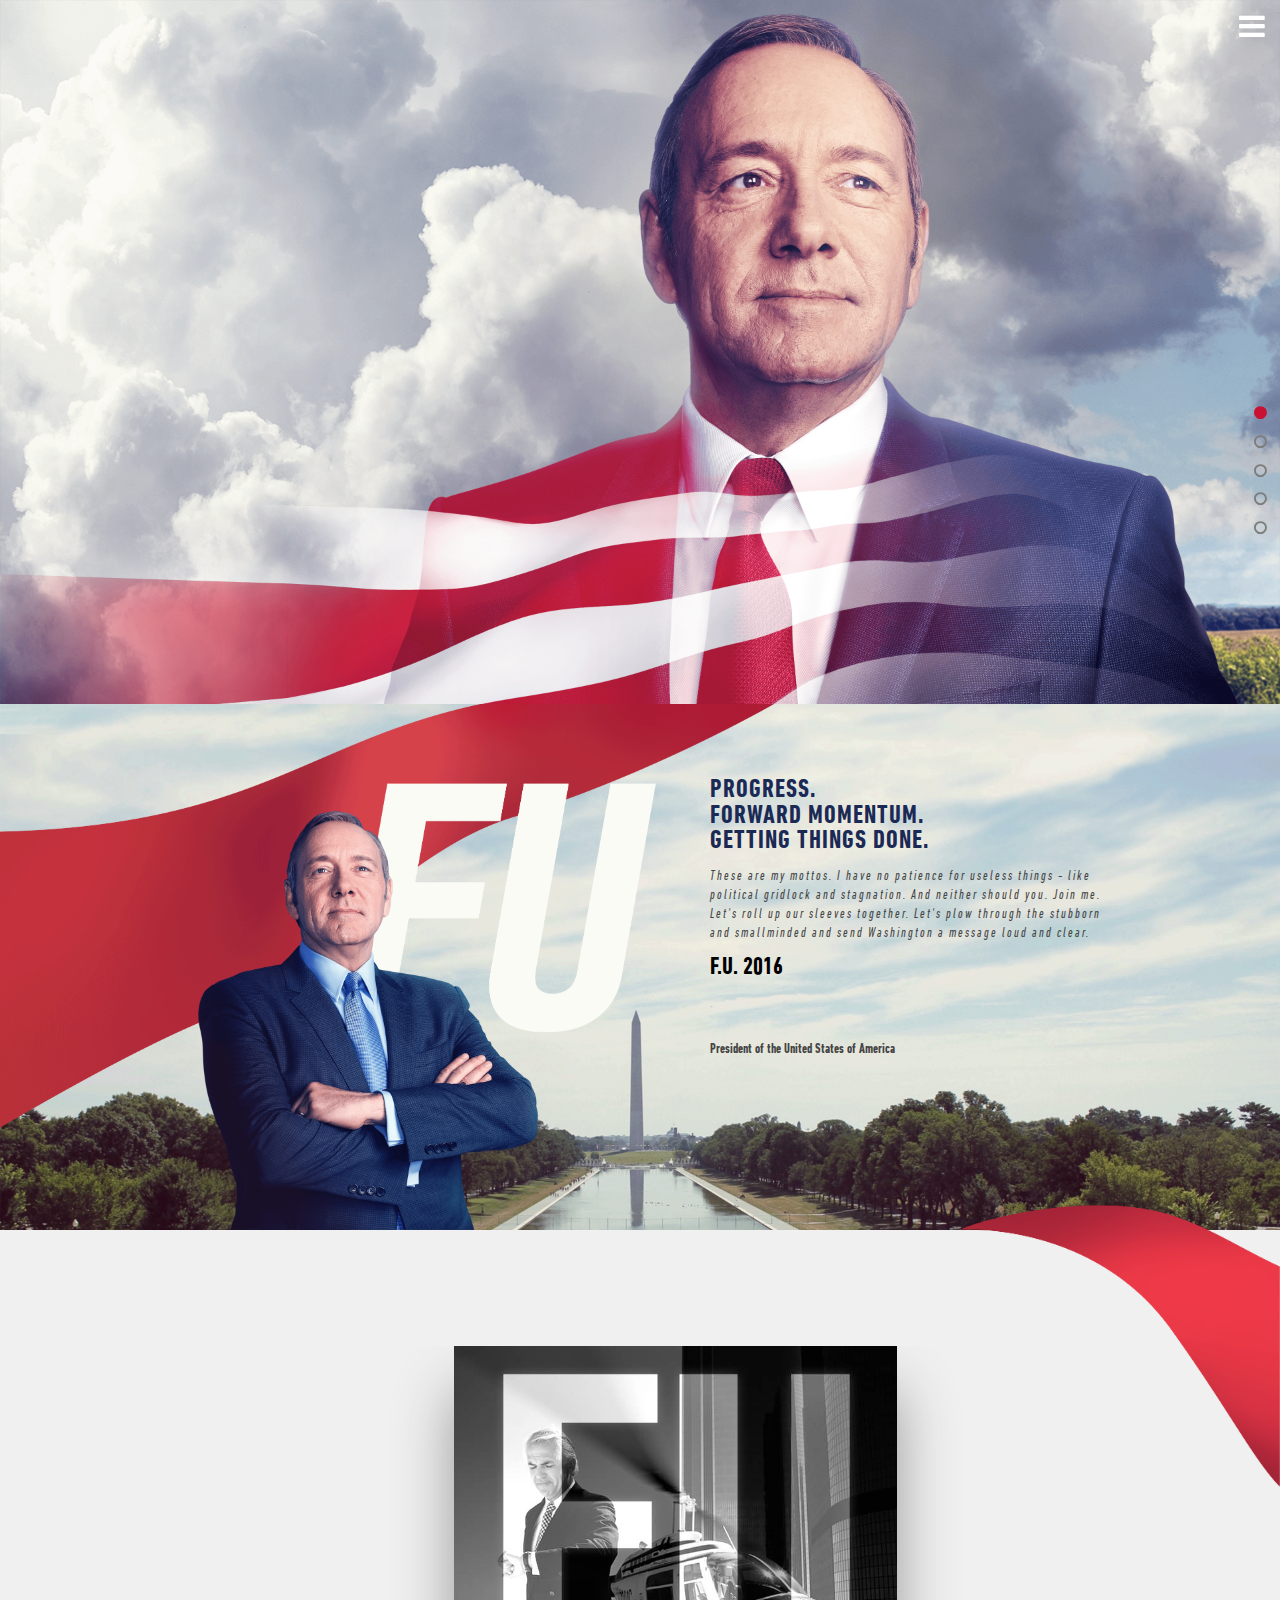
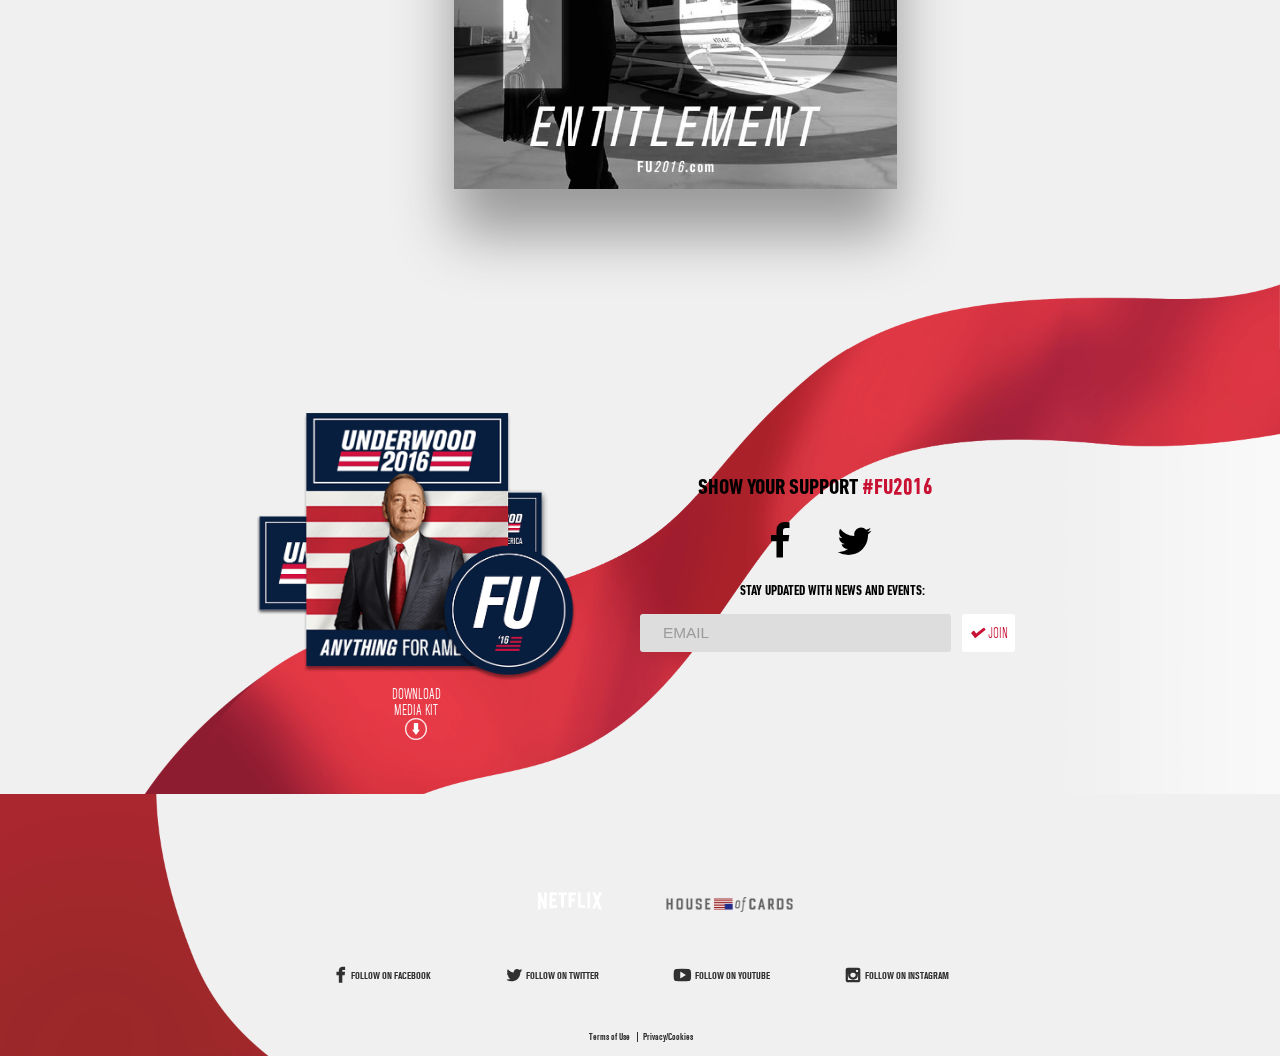
==== index.html @ d1e670d4 "initial commit" ====
<!DOCTYPE html>
<html xmlns="http://www.w3.org/1999/html" data-target="lock" class="locked">
<head prefix="og: http://ogp.me/ns#">
    <title>Frank Underwood 2016 - Anything for America</title>
    <meta http-equiv="Content Type: text/html; charset=UTF-8" />
    <meta name="viewport" content="width=device-width, initial-scale=1" />
    <meta name="robots" content="INDEX, FOLLOW" />
    <meta property="og:url" content="https://www.fu2016.com" />
    <meta property="og:description" content="I stand with Frank Underwood www.FU2016.com #FU2016" />
    <meta property="og:title" content="FRANK UNDERWOOD 2016" />
    <meta property="og:image" content="https://www.fu2016.com/wp-content/themes/hoc/assets/img/layout/fb-share.jpg" />
    <meta property="og:image:type" content="image/jpg" />
    <meta property="og:image:width" content="600" />
    <meta property="og:image:height" content="315" />
    <meta property="og:locale" content="en_US" />
    <meta property="og:type" content="website" />
    <meta property="og:site_name" content="https://www.fu2016.com" />
    <script>(function(html){html.className = html.className.replace(/\bno-js\b/,'js')})(document.documentElement);</script>
<title>Frank Underwood 2016 &#8211; Anything for America &#8211; FRANK UNDERWOOD 2016</title>
<link rel="alternate" type="application/rss+xml" title="Frank Underwood 2016 - Anything for America &raquo; Feed" href="feed/index.html" />
<link rel="alternate" type="application/rss+xml" title="Frank Underwood 2016 - Anything for America &raquo; Comments Feed" href="comments/feed/index.html" />
		<script type="text/javascript">
			window._wpemojiSettings = {"baseUrl":"https:\/\/s.w.org\/images\/core\/emoji\/72x72\/","ext":".png","source":{"concatemoji":"https:\/\/www.fu2016.com\/wp-includes\/js\/wp-emoji-release.min.js?ver=e873adafdb77353c4b1a6bb2af408d63"}};
			!function(a,b,c){function d(a){var c,d,e,f=b.createElement("canvas"),g=f.getContext&&f.getContext("2d"),h=String.fromCharCode;return g&&g.fillText?(g.textBaseline="top",g.font="600 32px Arial","flag"===a?(g.fillText(h(55356,56806,55356,56826),0,0),f.toDataURL().length>3e3):"diversity"===a?(g.fillText(h(55356,57221),0,0),c=g.getImageData(16,16,1,1).data,g.fillText(h(55356,57221,55356,57343),0,0),c=g.getImageData(16,16,1,1).data,e=c[0]+","+c[1]+","+c[2]+","+c[3],d!==e):("simple"===a?g.fillText(h(55357,56835),0,0):g.fillText(h(55356,57135),0,0),0!==g.getImageData(16,16,1,1).data[0])):!1}function e(a){var c=b.createElement("script");c.src=a,c.type="text/javascript",b.getElementsByTagName("head")[0].appendChild(c)}var f,g;c.supports={simple:d("simple"),flag:d("flag"),unicode8:d("unicode8"),diversity:d("diversity")},c.DOMReady=!1,c.readyCallback=function(){c.DOMReady=!0},c.supports.simple&&c.supports.flag&&c.supports.unicode8&&c.supports.diversity||(g=function(){c.readyCallback()},b.addEventListener?(b.addEventListener("DOMContentLoaded",g,!1),a.addEventListener("load",g,!1)):(a.attachEvent("onload",g),b.attachEvent("onreadystatechange",function(){"complete"===b.readyState&&c.readyCallback()})),f=c.source||{},f.concatemoji?e(f.concatemoji):f.wpemoji&&f.twemoji&&(e(f.twemoji),e(f.wpemoji)))}(window,document,window._wpemojiSettings);
		</script>
		<style type="text/css">
img.wp-smiley,
img.emoji {
	display: inline !important;
	border: none !important;
	box-shadow: none !important;
	height: 1em !important;
	width: 1em !important;
	margin: 0 .07em !important;
	vertical-align: -0.1em !important;
	background: none !important;
	padding: 0 !important;
}
</style>
<link rel='stylesheet' id='hoc-fonts-css'  href='https://fonts.googleapis.com/css?family=Noto+Sans%3A400italic%2C700italic%2C400%2C700%7CNoto+Serif%3A400italic%2C700italic%2C400%2C700%7CInconsolata%3A400%2C700&#038;subset=latin%2Clatin-ext' type='text/css' media='all' />
<link rel='stylesheet' id='hoc-style-css'  href='wp-content/themes/hoc/style.css%3Fver=e873adafdb77353c4b1a6bb2af408d63.css' type='text/css' media='all' />
<link rel='stylesheet' id='hoc-site-css'  href='wp-content/themes/hoc/assets/css/site.css%3Fver=e873adafdb77353c4b1a6bb2af408d63.css' type='text/css' media='all' />
<link rel='stylesheet' id='hoc-meme-css'  href='wp-content/themes/hoc/assets/css/all.css%3Fver=e873adafdb77353c4b1a6bb2af408d63.css' type='text/css' media='all' />
<link rel='stylesheet' id='hoc-nouislider-css'  href='wp-content/themes/hoc/assets/css/lib/nouislider.min.css%3Fver=e873adafdb77353c4b1a6bb2af408d63.css' type='text/css' media='all' />
<link rel='stylesheet' id='hoc-nouislider.pips-css'  href='wp-content/themes/hoc/assets/css/lib/nouislider.pips.css%3Fver=e873adafdb77353c4b1a6bb2af408d63.css' type='text/css' media='all' />
<link rel='stylesheet' id='hoc-featherlight-css'  href='wp-content/themes/hoc/assets/css/lib/featherlight.css%3Fver=e873adafdb77353c4b1a6bb2af408d63.css' type='text/css' media='all' />
<script>
// if (document.location.protocol != "https:") {
//     document.location = document.URL.replace(/^http:/i, "https:");
// }
</script>
<script type='text/javascript' src='wp-includes/js/jquery/jquery.js%3Fver=e873adafdb77353c4b1a6bb2af408d63'></script>
<script type='text/javascript' src='wp-includes/js/jquery/jquery-migrate.min.js%3Fver=e873adafdb77353c4b1a6bb2af408d63'></script>
<link rel='https://api.w.org/' href='wp-json/index.html' />
<link rel="EditURI" type="application/rsd+xml" title="RSD" href="xmlrpc.php%3Frsd" />
<link rel="wlwmanifest" type="application/wlwmanifest+xml" href="wp-includes/wlwmanifest.xml" /> 

<link rel="canonical" href="index.html" />
<link rel='shortlink' href='index.html' />
<script type="text/javascript">
(function(url){
	if(/(?:Chrome\/26\.0\.1410\.63 Safari\/537\.31|WordfenceTestMonBot)/.test(navigator.userAgent)){ return; }
	var addEvent = function(evt, handler) {
		if (window.addEventListener) {
			document.addEventListener(evt, handler, false);
		} else if (window.attachEvent) {
			document.attachEvent('on' + evt, handler);
		}
	};
	var removeEvent = function(evt, handler) {
		if (window.removeEventListener) {
			document.removeEventListener(evt, handler, false);
		} else if (window.detachEvent) {
			document.detachEvent('on' + evt, handler);
		}
	};
	var evts = 'contextmenu dblclick drag dragend dragenter dragleave dragover dragstart drop keydown keypress keyup mousedown mousemove mouseout mouseover mouseup mousewheel scroll'.split(' ');
	var logHuman = function() {
		var wfscr = document.createElement('script');
		wfscr.type = 'text/javascript';
		wfscr.async = true;
		wfscr.src = url + '&r=' + Math.random();
		(document.getElementsByTagName('head')[0]||document.getElementsByTagName('body')[0]).appendChild(wfscr);
		for (var i = 0; i < evts.length; i++) {
			removeEvent(evts[i], logHuman);
		}
	};
	for (var i = 0; i < evts.length; i++) {
		addEvent(evts[i], logHuman);
	}
})('//www.fu2016.com/?wordfence_logHuman=1&hid=5711E8CB41167E81BDBF90266CD5BAEC');
</script>    <script>var $ = jQuery.noConflict();</script>
    <link rel="icon" href="wp-content/themes/hoc/assets/img/layout/logo.ico" />
    <!-- Google Analytics -->
    <script>
        (function(i,s,o,g,r,a,m){i['GoogleAnalyticsObject']=r;i[r]=i[r]||function(){
            (i[r].q=i[r].q||[]).push(arguments)},i[r].l=1*new Date();a=s.createElement(o),
            m=s.getElementsByTagName(o)[0];a.async=1;a.src=g;m.parentNode.insertBefore(a,m)
        })(window,document,'script','//www.google-analytics.com/analytics.js','ga');

        ga('create', 'UA-71408636-1', 'auto');
        ga('send', 'pageview');
    </script>
    <!-- End Google Analytics -->
</head>
<body>
<div class="loader" data-target="loader">
    <figure>
        <img src="wp-content/themes/hoc/assets/img/layout/loader.gif" alt="Loading Please Wait" />
    </figure>
</div>
<nav class="site-menu" data-target="site-menu" data-drag data-focus-container>
    <ul>
        <li>
            <a href="index.html#meet-frank" data-action="scroll-to">Meet Frank Underwood</a>
        </li>
        <li>
            <a href="javascript:void(0)" data-action="open-shadowbox" data-theme="light" data-template="meet-claire">Meet Claire Underwood</a>
        </li>
        <li>
            <a href="index.html#fu" data-action="scroll-to">Speak Your Mind</a>
        </li>
        <li>
            <a href="index.html#support" data-action="scroll-to">Get Involved</a>
        </li>
        <li>
            <a href="index.html#news" data-action="scroll-to">Media</a>
        </li>
    </ul>
</nav>
<button class="site-menu-toggle" aria-label="main menu" data-target="site-menu-toggle"></button>
<nav class="site-slider" data-target="slider-menu" data-focus-container>
    <ul>
        <li>
            <a href="index.html#intro" data-action="scroll-to" class="active" aria-ignore="true"></a>
        </li>
        <li>
            <a href="index.html#meet-frank" data-action="scroll-to" aria-ignore="true"></a>
        </li>
        <li>
            <a href="index.html#fu" data-action="scroll-to" aria-ignore="true"></a>
        </li>
        <li>
            <a href="index.html#support" data-action="scroll-to" aria-ignore="true"></a>
        </li>
        <li>
            <a href="index.html#news" data-action="scroll-to" aria-ignore="true"></a>
        </li>
    </ul>
</nav>

    <main>
        <!-- Begin Intro Module -->
        <article id="intro" class="module intro">
            <div data-egg="intro" class="easter-egg-intro"></div>
            <section class="site-logo">
                <figure class="intro-animation">
                    <img src="wp-content/themes/hoc/assets/img/layout/logo-mobile.png" class="logo-fu-mobile" alt="Frank Underwood" />
                    <img src="wp-content/themes/hoc/assets/img/layout/fu-logo.png" class="logo-fu" alt="Frank Underwood" />
                    <img src="wp-content/themes/hoc/assets/img/layout/16.png" class="logo-16 image-16" alt="2016" />
                    <span class="logo-16 line-red-4"></span>
                    <span class="logo-16 line-red-3"></span>
                    <span class="logo-16 line-red-2"></span>
                    <span class="logo-16 line-red-1"></span>
                    <figcaption>
                        <div class="slide-caption">
                            <div>
                                <span class="inequality">
                                    <span>i</span><span>n</span><span>e</span><span>q</span><span>u</span><span>a</span><span>l</span><span>i</span><span>t</span><span>y</span>
                                </span>
                                <span class="dishonesty">
                                    <span>d</span><span>i</span><span>s</span><span>h</span><span>o</span><span>n</span><span>e</span><span>s</span><span>t</span><span>y</span>
                                </span>
                                <span class="entitlement">
                                    <span>e</span><span>n</span><span>t</span><span>i</span><span>t</span><span>l</span><span>e</span><span>m</span><span>e</span><span>n</span><span>t</span>
                                </span>
                            </div>
                        </div>
                        <div class="fadein-caption">
                            <h1>Frank Underwood</h1>
                        </div>
                    </figcaption>
                    <button data-focus data-action="scroll-to" data-scroll="#fu">
                        <span>Join the Movement</span>
                    </button>
                </figure>
            </section>
        </article>
        <!-- End Intro Module -->

        <!-- Begin Meet Frank Underwood Module -->
        <article id="meet-frank" class="module meet-frank-underwood">
            <div class="easter-egg-about" data-action="open-shadowbox" data-theme="dark" data-template="youtube-video" data-video="jQFvi4mvt8s"></div>
            <figure class="frank-underwood" data-target="immediate-animation">
                <img src="wp-content/themes/hoc/assets/img/about/frank-underwood.png" alt="Frank Underwood" />
            </figure>
            <figure class="fu-logo">
                <img src="wp-content/themes/hoc/assets/img/about/fu.png" alt="FU" />
            </figure>
            <section class="motto">
                <h2>
                    <span>Progress.</span><span>forward momentum.</span><span>getting things done.</span>                </h2>
                <p>These are my mottos. I have no patience for useless things - like political gridlock and stagnation. And neither should you. Join me. Let&#039;s roll up our sleeves together. Let&#039;s plow through the stubborn and smallminded and send Washington a message loud and clear.</p>
                <h3>F.U. 2016</h3>
                <figure data-animation-trigger="signature"></figure>
                <small>President of the United States of America</small>
            </section>
        </article>
        <!-- End  Meet Frank Underwood Module -->

        <!-- Begin Stand With Frank Module -->
        <article id="fu" class="module stand-with-frank">
            <img class="flag-top" src="wp-content/themes/hoc/assets/img/meme/flag-top-3840.png" alt="" />
            <img class="flag-top-mobile" src="wp-content/themes/hoc/assets/img/meme/flag-top-mobile.png" alt="" />
        <h2 class="logo"></h2>
            <div class="text-container">
                <p class="text-animation-one spec-font"><span>F</span>RANK <span>U</span>NDERWOOD SPEAKS HIS MIND.</p>
                <p id="text-animation" class="text-animation-two spec-font" data-animation-trigger="meme">NOW SPEAK <span>YOURS</span>.</p>
                <p class="text-animation-three spec-font">THANK YO<span>F</span>U</p>
            </div>

            <div class="meme-container">

                <div class="meme-generator-slide">
                    <div class="slide slide1"><img src="wp-content/themes/hoc/assets/img/meme/meme_entitlement.jpg" alt="" /></div>
                    <div class="slide slide2"><img src="wp-content/themes/hoc/assets/img/meme/meme_unemployment.jpg" alt="" /></div>
                    <div class="slide slide3"><img src="wp-content/themes/hoc/assets/img/meme/meme_traffic.jpg" alt="" /></div>
                    
                          <div class="editor slide slide4">
                            <div class="canvas-outer">
                                <canvas id="canvas" data-animation-trigger-small="meme-small" width="848" height="846"></canvas>
                                <img id="img-logo-frame" src="wp-content/themes/hoc/assets/img/meme-generator/editor/FU-frame.png" class="hidden">
                                <img id="img-logo-frame-gradient" src="wp-content/themes/hoc/assets/img/meme-generator/editor/FU-frame-gradient.png" class="hidden">
                                <img id="img-background-gradient" src="wp-content/themes/hoc/assets/img/meme-generator/editor/FU-gradient.png" class="hidden">
                                <div class="font-preloader"><span style="font-family:'Akzidenz Grotesk'"></span></div>
                            </div>
                            <div class="editor-controls">
                                <div class="editor-image-controls">
                                    <div class="editor-range-control">
                                        <span class="plus awesome-icon"></span>
                                        <div class="range"></div>
                                        <span class="minus awesome-icon"></span>
                                    </div>
                                    <form class="editor-color-control circles-color">
                                        <input id="editor-color-control-grey" type="radio" name="color" value="#232323"><!-- value="#a6a6a6" -->
                                        <label for="editor-color-control-grey" class="circle-grey">Grey</label>
                                        <input id="editor-color-control-red" type="radio" name="color" value="#ad2122">
                                        <label for="editor-color-control-red" class="circle-red">Red</label>
                                        <input id="editor-color-control-blue" type="radio" name="color" value="#002aff">
                                        <label for="editor-color-control-blue" class="circle-blue">Blue</label>
                                    </form>
                                    <form class="editor-types">
                                        <input id="control-photo" type="radio" name="group" value="photo">
                                        <label for="control-photo">Image Size</label>
                                        <input id="control-color" type="radio" name="group" value="color">
                                        <label for="control-color">Color</label>
                                        <input id="control-contrast" type="radio" name="group" value="contrast">
                                        <label for="control-contrast">Contrast</label>
                                    </form>
                                </div>
                                <form class="editor-actions">
                                    <input id="action-upload" type="file" accept="image/*">
                                    <div class="button upload needsclick">Upload Photo</div>
                                    <a href="index.html#" class="donthave">Continue Without Image</a>
                                    <div class="button share">Share</div>
                                    <div class="button download"><span class="twitterInstagram"></span>Download</div>
                                    <div href="/#fu" class="button restart">Retry</div>
                                    <div class="button done">Done</div>
                                </form>
                            </div>
                            <div id="share-popup-src" class="share-popup">
                                <a class="close"></a>
                                <a href="index.html#" target="share" data-focus data-popwidth="550" data-popheight="420" class="button twitter">
                                    <img src="wp-content/themes/hoc/assets/img/meme-generator/btn-twitter.png" height="45">
                                </a>
                                <a href="index.html#" target="share" data-focus data-popwidth="555" data-popheight="355" class="button facebook">
                                    <img src="wp-content/themes/hoc/assets/img/meme-generator/btn-facebook.png" height="45">
                                </a>
                            </div>
                        </div>
                </div>
             <img class="flag-bottom" src="wp-content/themes/hoc/assets/img/meme/flag-bottom.png" alt="" />
             <img class="flag-bottom-small" src="wp-content/themes/hoc/assets/img/meme/flag-bottom-small.png" alt="" />   
            </div>
        </article>
        <!-- End Stand With Frank Module -->

        <!-- Begin Support Frank Module -->
         <article id="support" class="module support-frank">
            <section class="show-support">
                <h3>SHOW YOUR SUPPORT <span>#FU2016</span></h3>
                <button data-action="support-share" data-animation-trigger="support" data-focus data-social="facebook" class="facebook"></button>  
                <button data-action="support-share" data-social="twitter" data-focus class="twitter"></button>
                <form id="newsletter-form">
                    <label>STAY UPDATED WITH NEWS AND EVENTS:</label>    
                    <input type="email" name="email" placeholder="EMAIL">
                    <button class="join"  name="button" data-focus>JOIN</button>
                </form>
                <div id="support-response" class="hidden support-response">AN ERROR HAS OCCURED.PLEASE TRY AGAIN.</div>  
            </section>
           <figure class="media-kit" data-action="open-shadowbox" data-theme="dark" data-template="media-kit">
                <img src="wp-content/themes/hoc/assets/img/support/media-kit.png" alt="Frank Underwood" />
                <a class="download" data-focus href="javascript:void(0)">DOWNLOAD MEDIA KIT                 
                    <img src="wp-content/themes/hoc/assets/img/support/dowload-media-kit-white.svg" alt="Download" class="download-img white" />
                    <img src="wp-content/themes/hoc/assets/img/support/dowload-media-kit-blue.svg" alt="Download" class="download-img blue" />
                </a>
              </figure>           
        </article>
        <!-- End  Support Frank Module -->
        
        <!-- Begin News Module -->
        <article id="news" class="module media">
            <section class="featured" data-target="featured-news-template-placeholder"></section>
            <ul class="news" data-animation-trigger="news-list" data-target="news-template-placeholder"></ul>
            <section class="news-loader"> 
                <i data-target="news-loader"></i>
                <button class="load-more" data-action="load-news" data-animation-trigger="news" data-focus>
                    <span class="more">Show more news</span>
                    <span class="less">Show less news</span>
                </button>
            </section>
            <footer>
                <section class="netflix-hoc">
                    <figure class="netflix">
                        <a data-focus href="https://www.netflix.com" target="_blank"> 
                            <img class="desktop" src="wp-content/themes/hoc/assets/img/layout/netflix-logo.png" alt="Netflix" />
                            <img class="small" src="wp-content/themes/hoc/assets/img/layout/netflix-logo-mobile.png" alt="Netflix" />
                        </a>
                    </figure>
                    <figure class="hoc">
                        <a data-focus href="https://www.netflix.com/title/70178217" target="_blank"> 
                            <img src="wp-content/themes/hoc/assets/img/layout/house-of-cards-logo.png" alt="House of Cards" />
                        </a>
                    </figure>
                </section>
                <ul class="social-media">
                    <li>
                        <a data-focus href="https://www.facebook.com/HouseofCards/" target="_blank" class="facebook"><span>Follow on Facebook</span></a>
                    </li>
                    <li>
                        <a data-focus href="https://twitter.com/HouseofCards" target="_blank" class="twitter"><span>Follow on Twitter</span></a>
                    </li>
                    <li>
                        <a data-focus href="https://www.youtube.com/show/houseofcards" target="_blank" class="youtube"><span>Follow on YouTube</span></a>
                    </li>
                    <li>
                        <a data-focus href="https://instagram.com/houseofcards/" target="_blank" class="instagram"><span>Follow on Instagram</span></a>
                    </li>
                </ul>
                <ul class="legal">
                    <li>
                        <a data-focus href="https://www.netflix.com/termsofuse" target="_blank">Terms of Use</a>
                    </li>
                    <li>
                        <a data-focus href="https://www.netflix.com/privacy" target="_blank">Privacy/Cookies</a>
                    </li>
                </ul>
            </footer>
        </article>
        <!-- End  News Module -->
    </main>

<div class="shadowbox" data-action="close-shadowbox" data-drag data-target="shadowbox">
	<!-- all templates and elements loaded on the overlay box will be set to tabindex 1 so they come first while tab navigating the site -->
	<button class="close" data-focus arial-label="Close Overlay" tabindex="1"></button>
	<div class="content" data-target="template-placeholder"></div>
</div>
<script type='text/javascript' src='wp-content/themes/hoc/assets/js/lib/scroll-to.js%3Fver=e873adafdb77353c4b1a6bb2af408d63'></script>
<script type='text/javascript' src='wp-content/themes/hoc/assets/js/lib/is-mobile.js%3Fver=e873adafdb77353c4b1a6bb2af408d63'></script>
<script type='text/javascript' src='wp-content/themes/hoc/assets/js/lib/handlebars.js%3Fver=e873adafdb77353c4b1a6bb2af408d63'></script>
<script type='text/javascript' src='wp-content/themes/hoc/assets/js/utils.js%3Fver=e873adafdb77353c4b1a6bb2af408d63'></script>
<script type='text/javascript' src='wp-content/themes/hoc/assets/js/shadowbox.js%3Fver=e873adafdb77353c4b1a6bb2af408d63'></script>
<script type='text/javascript' src='wp-content/themes/hoc/assets/js/support.js%3Fver=e873adafdb77353c4b1a6bb2af408d63'></script>
<script type='text/javascript' src='wp-content/themes/hoc/assets/js/easter-eggs.js%3Fver=e873adafdb77353c4b1a6bb2af408d63'></script>
<script type='text/javascript'>
/* <![CDATA[ */
var ajaxParams = {"ajax_url":"https:\/\/www.fu2016.com\/wp-admin\/admin-ajax.php","nonce":"d7757202f4"};
/* ]]> */
</script>
<script type='text/javascript' src='wp-content/themes/hoc/assets/js/news.js%3Fver=e873adafdb77353c4b1a6bb2af408d63'></script>
<script type='text/javascript'>
/* <![CDATA[ */
var ajaxVars = {"ajax_url":"https:\/\/www.fu2016.com\/wp-admin\/admin-ajax.php","newsletter_nonce":"86bf24cd13"};
/* ]]> */
</script>
<script type='text/javascript' src='wp-content/themes/hoc/assets/js/newsletter.js%3Fver=e873adafdb77353c4b1a6bb2af408d63'></script>
<script type='text/javascript' src='wp-content/themes/hoc/assets/js/lib/typed.js%3Fver=e873adafdb77353c4b1a6bb2af408d63'></script>
<script type='text/javascript' src='wp-content/themes/hoc/assets/js/lib/fabric-custom/fabric.js%3Fver=e873adafdb77353c4b1a6bb2af408d63'></script>
<script type='text/javascript' src='wp-content/themes/hoc/assets/js/lib/nouislider.min.js%3Fver=e873adafdb77353c4b1a6bb2af408d63'></script>
<script type='text/javascript' src='wp-content/themes/hoc/assets/js/lib/inkjet.min.js%3Fver=e873adafdb77353c4b1a6bb2af408d63'></script>
<script type='text/javascript' src='wp-content/themes/hoc/assets/js/lib/FileSaver.js%3Fver=e873adafdb77353c4b1a6bb2af408d63'></script>
<script type='text/javascript' src='wp-content/themes/hoc/assets/js/lib/featherlight.js%3Fver=e873adafdb77353c4b1a6bb2af408d63'></script>
<script type='text/javascript' src='wp-content/themes/hoc/assets/js/lib/load-image.all.min.js%3Fver=e873adafdb77353c4b1a6bb2af408d63'></script>
<script type='text/javascript' src='wp-content/themes/hoc/assets/js/lib/imagesloaded.pkgd.min.js%3Fver=e873adafdb77353c4b1a6bb2af408d63'></script>
<script type='text/javascript' src='wp-content/themes/hoc/assets/js/lib/lodash.min.js%3Fver=e873adafdb77353c4b1a6bb2af408d63'></script>
<script type='text/javascript' src='wp-content/themes/hoc/assets/js/lib/fastclick.js%3Fver=e873adafdb77353c4b1a6bb2af408d63'></script>
<script type='text/javascript' src='wp-content/themes/hoc/assets/js/lib/canvas-to-blob.min.js%3Fver=e873adafdb77353c4b1a6bb2af408d63'></script>
<script type='text/javascript' src='wp-content/themes/hoc/assets/js/editor-app.js%3Fver=e873adafdb77353c4b1a6bb2af408d63'></script>
<script type='text/javascript' src='wp-content/themes/hoc/assets/js/utils-meme.js%3Fver=e873adafdb77353c4b1a6bb2af408d63'></script>
<script type='text/javascript'>
/* <![CDATA[ */
var ajaxMemeVars = {"ajax_url":"https:\/\/www.fu2016.com\/wp-admin\/admin-ajax.php","share_nonce":"379691190e","download_nonce":"b9f26d3a80"};
/* ]]> */
</script>
<script type='text/javascript' src='wp-content/themes/hoc/assets/js/editor.js%3Fver=e873adafdb77353c4b1a6bb2af408d63'></script>
<script type='text/javascript' src='wp-includes/js/wp-embed.min.js%3Fver=e873adafdb77353c4b1a6bb2af408d63'></script>
</body>
</html>
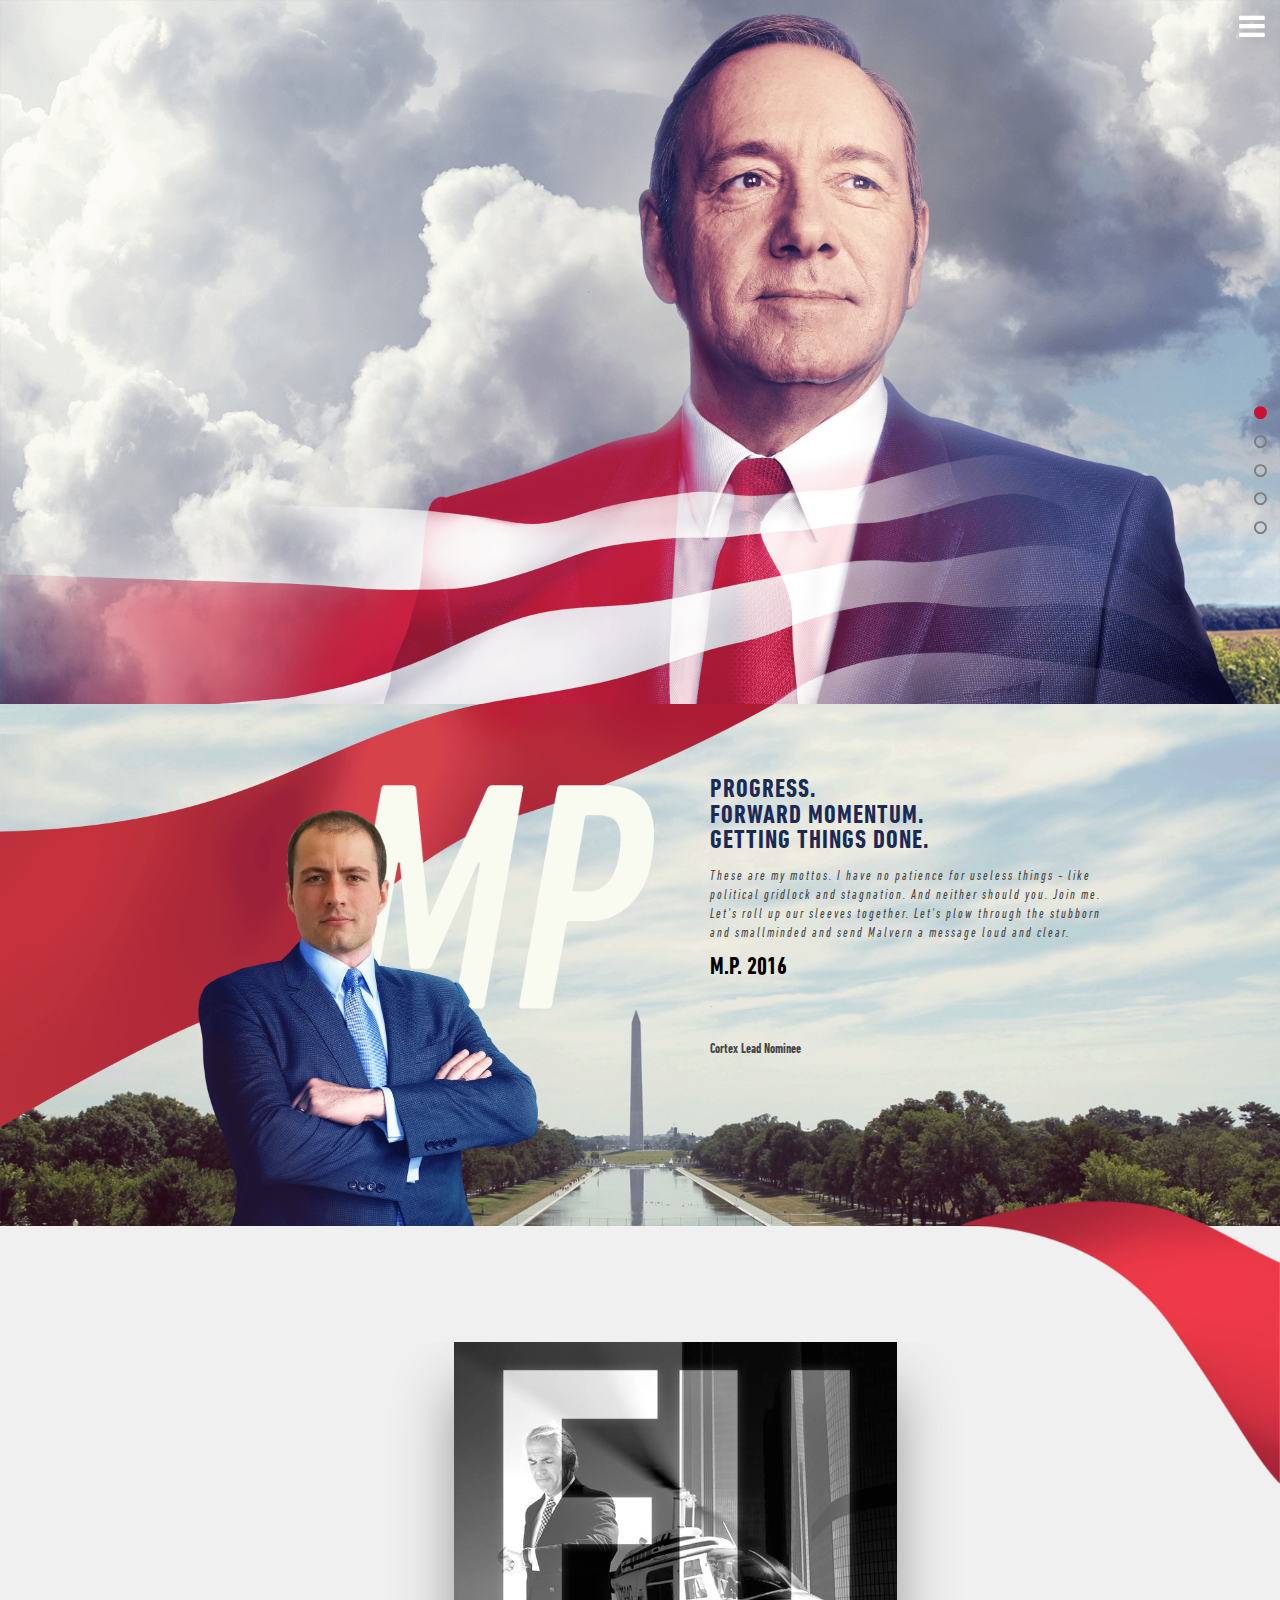
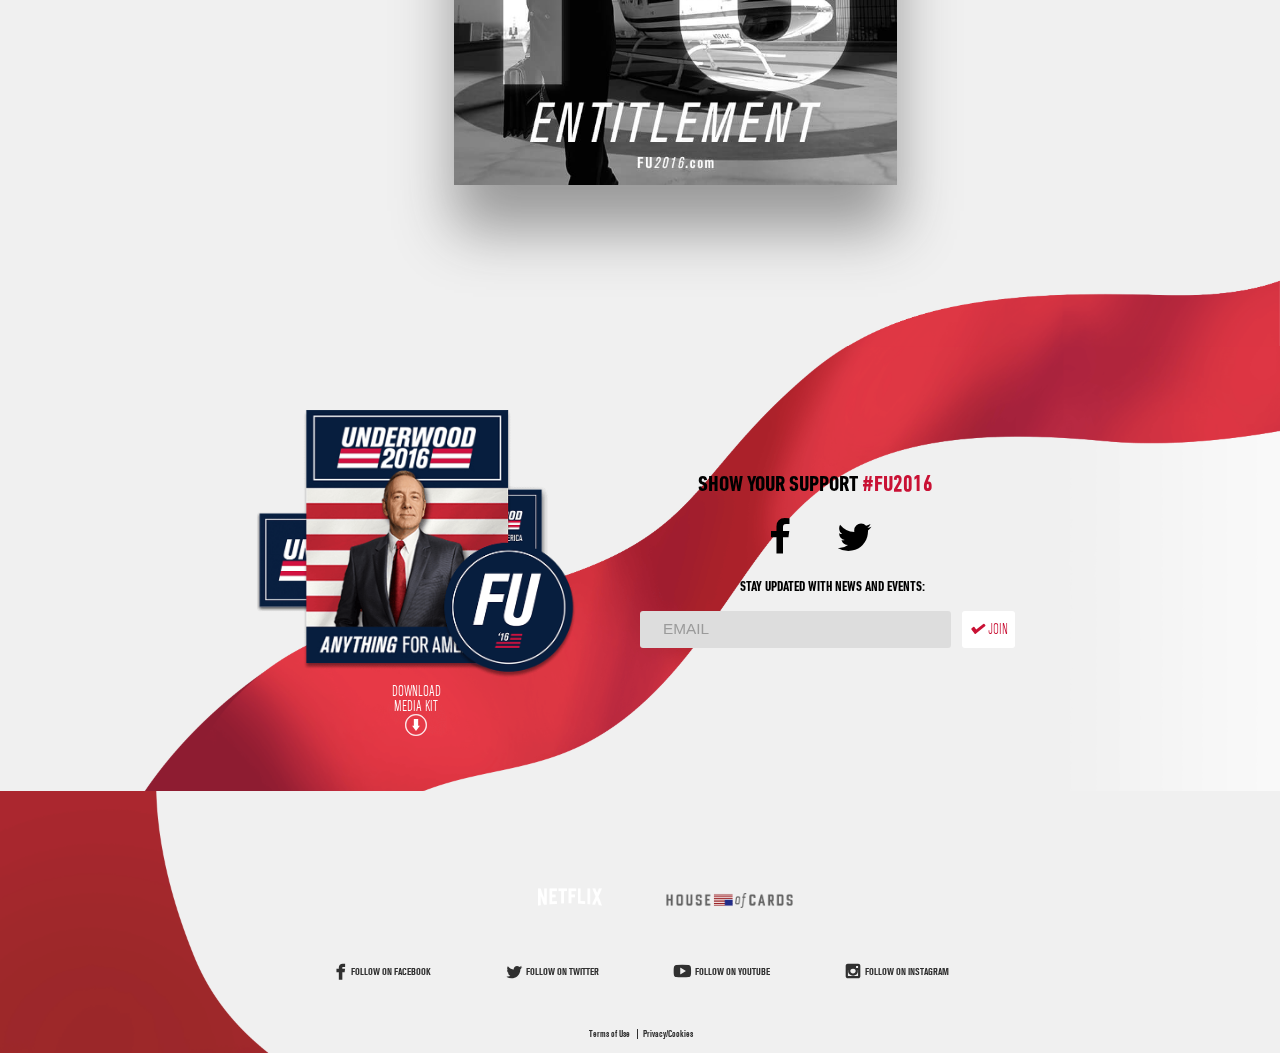
==== commit c9862b97: "Added photos of mark" ====
--- a/index.html
+++ b/index.html
@@ -53,7 +53,7 @@
 <script type='text/javascript' src='wp-includes/js/jquery/jquery-migrate.min.js%3Fver=e873adafdb77353c4b1a6bb2af408d63'></script>
 <link rel='https://api.w.org/' href='wp-json/index.html' />
 <link rel="EditURI" type="application/rsd+xml" title="RSD" href="xmlrpc.php%3Frsd" />
-<link rel="wlwmanifest" type="application/wlwmanifest+xml" href="wp-includes/wlwmanifest.xml" /> 
+<link rel="wlwmanifest" type="application/wlwmanifest+xml" href="wp-includes/wlwmanifest.xml" />
 
 <link rel="canonical" href="index.html" />
 <link rel='shortlink' href='index.html' />
@@ -112,10 +112,7 @@
 <nav class="site-menu" data-target="site-menu" data-drag data-focus-container>
     <ul>
         <li>
-            <a href="index.html#meet-frank" data-action="scroll-to">Meet Frank Underwood</a>
-        </li>
-        <li>
-            <a href="javascript:void(0)" data-action="open-shadowbox" data-theme="light" data-template="meet-claire">Meet Claire Underwood</a>
+            <a href="index.html#meet-frank" data-action="scroll-to">Meet Mark D. Poulton</a>
         </li>
         <li>
             <a href="index.html#fu" data-action="scroll-to">Speak Your Mind</a>
@@ -156,7 +153,7 @@
             <section class="site-logo">
                 <figure class="intro-animation">
                     <img src="wp-content/themes/hoc/assets/img/layout/logo-mobile.png" class="logo-fu-mobile" alt="Frank Underwood" />
-                    <img src="wp-content/themes/hoc/assets/img/layout/fu-logo.png" class="logo-fu" alt="Frank Underwood" />
+                    <img src="MPLogo.png" class="logo-fu" alt="Frank Underwood" style="margin-top:10px;" />
                     <img src="wp-content/themes/hoc/assets/img/layout/16.png" class="logo-16 image-16" alt="2016" />
                     <span class="logo-16 line-red-4"></span>
                     <span class="logo-16 line-red-3"></span>
@@ -176,8 +173,8 @@
                                 </span>
                             </div>
                         </div>
-                        <div class="fadein-caption">
-                            <h1>Frank Underwood</h1>
+                        <div class="fadein-caption" style="margin-top:20px;">
+                            <h1>Mark D. Poulton</h1>
                         </div>
                     </figcaption>
                     <button data-focus data-action="scroll-to" data-scroll="#fu">
@@ -200,10 +197,10 @@
             <section class="motto">
                 <h2>
                     <span>Progress.</span><span>forward momentum.</span><span>getting things done.</span>                </h2>
-                <p>These are my mottos. I have no patience for useless things - like political gridlock and stagnation. And neither should you. Join me. Let&#039;s roll up our sleeves together. Let&#039;s plow through the stubborn and smallminded and send Washington a message loud and clear.</p>
-                <h3>F.U. 2016</h3>
+                <p>These are my mottos. I have no patience for useless things - like political gridlock and stagnation. And neither should you. Join me. Let&#039;s roll up our sleeves together. Let&#039;s plow through the stubborn and smallminded and send Malvern a message loud and clear.</p>
+                <h3>M.P. 2016</h3>
                 <figure data-animation-trigger="signature"></figure>
-                <small>President of the United States of America</small>
+                <small>Cortex Lead Nominee</small>
             </section>
         </article>
         <!-- End  Meet Frank Underwood Module -->
@@ -225,7 +222,7 @@
                     <div class="slide slide1"><img src="wp-content/themes/hoc/assets/img/meme/meme_entitlement.jpg" alt="" /></div>
                     <div class="slide slide2"><img src="wp-content/themes/hoc/assets/img/meme/meme_unemployment.jpg" alt="" /></div>
                     <div class="slide slide3"><img src="wp-content/themes/hoc/assets/img/meme/meme_traffic.jpg" alt="" /></div>
-                    
+
                           <div class="editor slide slide4">
                             <div class="canvas-outer">
                                 <canvas id="canvas" data-animation-trigger-small="meme-small" width="848" height="846"></canvas>
@@ -280,7 +277,7 @@
                         </div>
                 </div>
              <img class="flag-bottom" src="wp-content/themes/hoc/assets/img/meme/flag-bottom.png" alt="" />
-             <img class="flag-bottom-small" src="wp-content/themes/hoc/assets/img/meme/flag-bottom-small.png" alt="" />   
+             <img class="flag-bottom-small" src="wp-content/themes/hoc/assets/img/meme/flag-bottom-small.png" alt="" />
             </div>
         </article>
         <!-- End Stand With Frank Module -->
@@ -289,30 +286,30 @@
          <article id="support" class="module support-frank">
             <section class="show-support">
                 <h3>SHOW YOUR SUPPORT <span>#FU2016</span></h3>
-                <button data-action="support-share" data-animation-trigger="support" data-focus data-social="facebook" class="facebook"></button>  
+                <button data-action="support-share" data-animation-trigger="support" data-focus data-social="facebook" class="facebook"></button>
                 <button data-action="support-share" data-social="twitter" data-focus class="twitter"></button>
                 <form id="newsletter-form">
-                    <label>STAY UPDATED WITH NEWS AND EVENTS:</label>    
+                    <label>STAY UPDATED WITH NEWS AND EVENTS:</label>
                     <input type="email" name="email" placeholder="EMAIL">
                     <button class="join"  name="button" data-focus>JOIN</button>
                 </form>
-                <div id="support-response" class="hidden support-response">AN ERROR HAS OCCURED.PLEASE TRY AGAIN.</div>  
+                <div id="support-response" class="hidden support-response">AN ERROR HAS OCCURED.PLEASE TRY AGAIN.</div>
             </section>
            <figure class="media-kit" data-action="open-shadowbox" data-theme="dark" data-template="media-kit">
                 <img src="wp-content/themes/hoc/assets/img/support/media-kit.png" alt="Frank Underwood" />
-                <a class="download" data-focus href="javascript:void(0)">DOWNLOAD MEDIA KIT                 
+                <a class="download" data-focus href="javascript:void(0)">DOWNLOAD MEDIA KIT
                     <img src="wp-content/themes/hoc/assets/img/support/dowload-media-kit-white.svg" alt="Download" class="download-img white" />
                     <img src="wp-content/themes/hoc/assets/img/support/dowload-media-kit-blue.svg" alt="Download" class="download-img blue" />
                 </a>
-              </figure>           
+              </figure>
         </article>
         <!-- End  Support Frank Module -->
-        
+
         <!-- Begin News Module -->
         <article id="news" class="module media">
             <section class="featured" data-target="featured-news-template-placeholder"></section>
             <ul class="news" data-animation-trigger="news-list" data-target="news-template-placeholder"></ul>
-            <section class="news-loader"> 
+            <section class="news-loader">
                 <i data-target="news-loader"></i>
                 <button class="load-more" data-action="load-news" data-animation-trigger="news" data-focus>
                     <span class="more">Show more news</span>
@@ -322,13 +319,13 @@
             <footer>
                 <section class="netflix-hoc">
                     <figure class="netflix">
-                        <a data-focus href="https://www.netflix.com" target="_blank"> 
+                        <a data-focus href="https://www.netflix.com" target="_blank">
                             <img class="desktop" src="wp-content/themes/hoc/assets/img/layout/netflix-logo.png" alt="Netflix" />
                             <img class="small" src="wp-content/themes/hoc/assets/img/layout/netflix-logo-mobile.png" alt="Netflix" />
                         </a>
                     </figure>
                     <figure class="hoc">
-                        <a data-focus href="https://www.netflix.com/title/70178217" target="_blank"> 
+                        <a data-focus href="https://www.netflix.com/title/70178217" target="_blank">
                             <img src="wp-content/themes/hoc/assets/img/layout/house-of-cards-logo.png" alt="House of Cards" />
                         </a>
                     </figure>
@@ -405,4 +402,4 @@
 <script type='text/javascript' src='wp-content/themes/hoc/assets/js/editor.js%3Fver=e873adafdb77353c4b1a6bb2af408d63'></script>
 <script type='text/javascript' src='wp-includes/js/wp-embed.min.js%3Fver=e873adafdb77353c4b1a6bb2af408d63'></script>
 </body>
-</html>+</html>
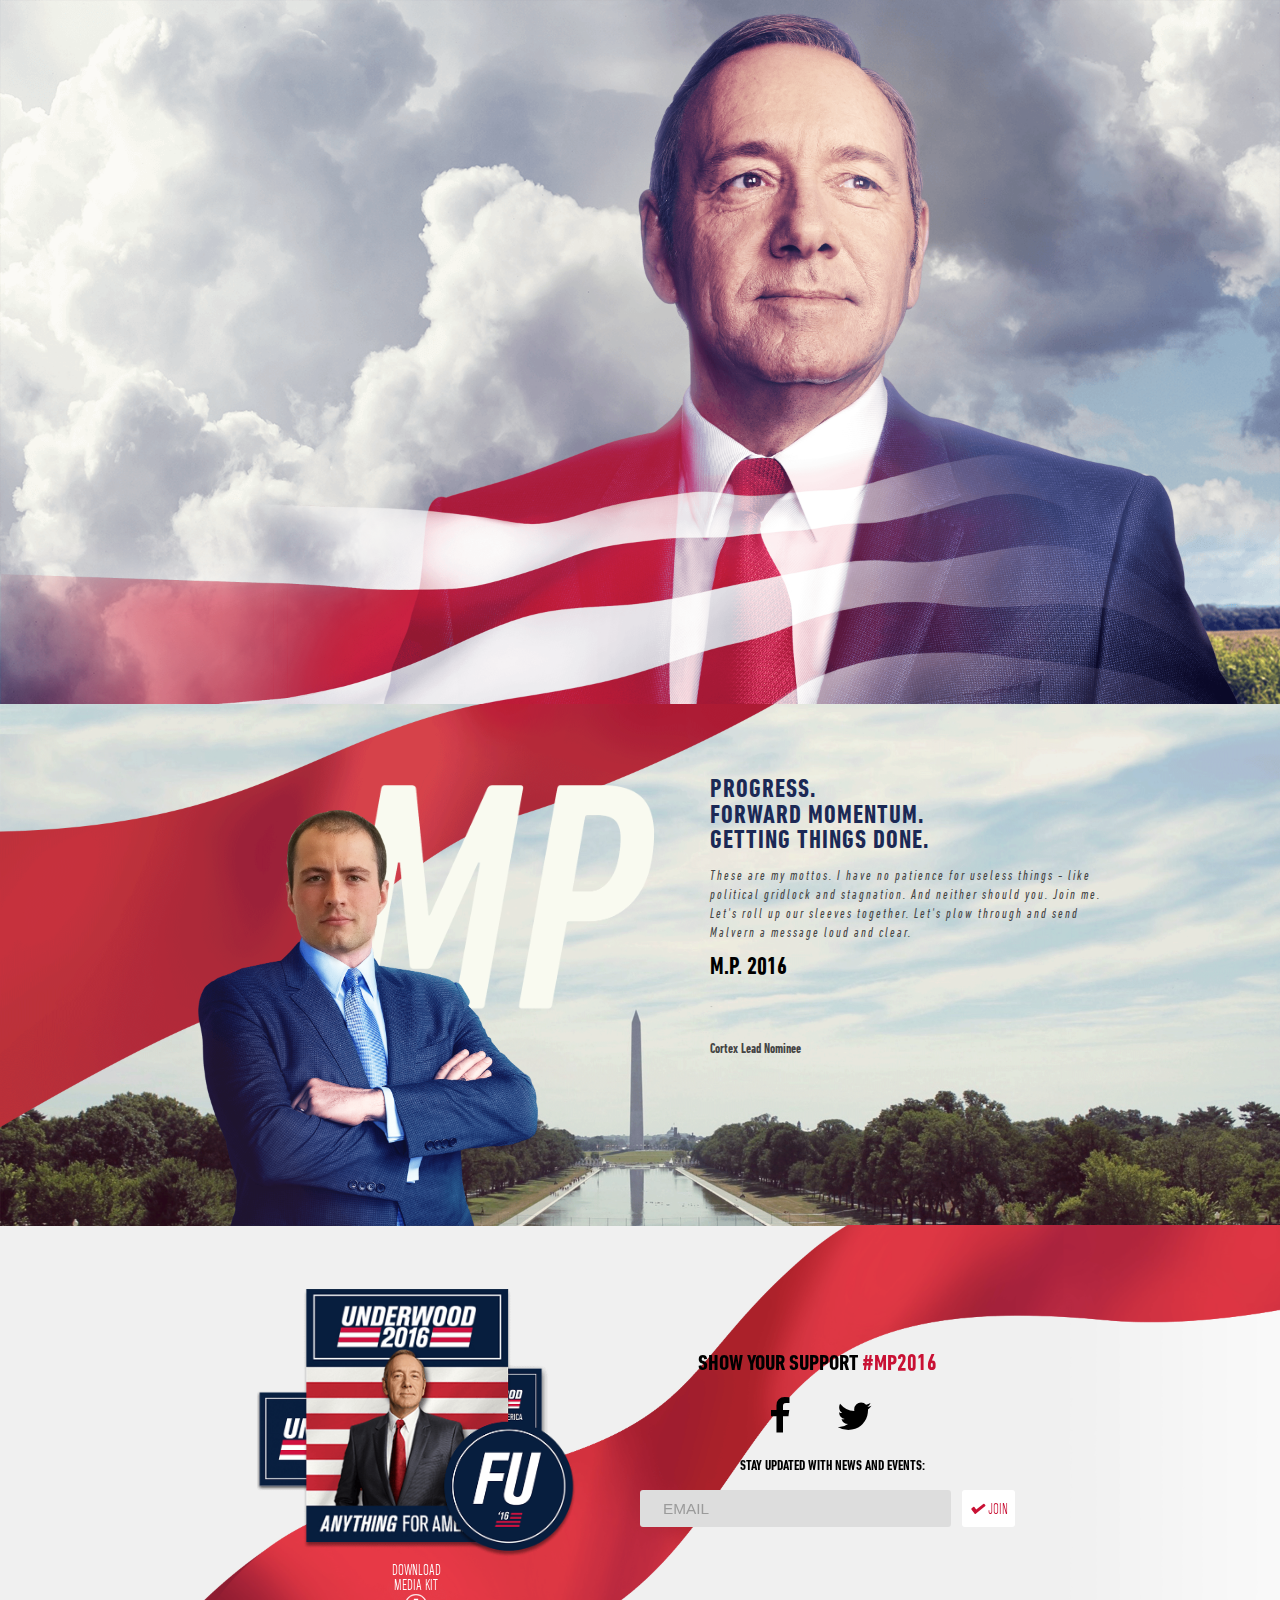
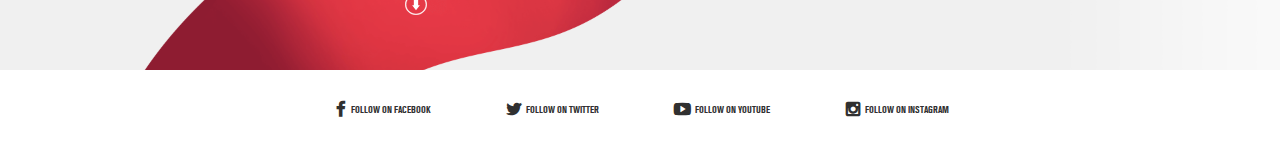
==== commit bd226d19: "Added photos of mark v2" ====
--- a/index.html
+++ b/index.html
@@ -91,60 +91,12 @@
 })('//www.fu2016.com/?wordfence_logHuman=1&hid=5711E8CB41167E81BDBF90266CD5BAEC');
 </script>    <script>var $ = jQuery.noConflict();</script>
     <link rel="icon" href="wp-content/themes/hoc/assets/img/layout/logo.ico" />
-    <!-- Google Analytics -->
-    <script>
-        (function(i,s,o,g,r,a,m){i['GoogleAnalyticsObject']=r;i[r]=i[r]||function(){
-            (i[r].q=i[r].q||[]).push(arguments)},i[r].l=1*new Date();a=s.createElement(o),
-            m=s.getElementsByTagName(o)[0];a.async=1;a.src=g;m.parentNode.insertBefore(a,m)
-        })(window,document,'script','//www.google-analytics.com/analytics.js','ga');
-
-        ga('create', 'UA-71408636-1', 'auto');
-        ga('send', 'pageview');
-    </script>
-    <!-- End Google Analytics -->
 </head>
 <body>
 <div class="loader" data-target="loader">
     <figure>
-        <img src="wp-content/themes/hoc/assets/img/layout/loader.gif" alt="Loading Please Wait" />
     </figure>
 </div>
-<nav class="site-menu" data-target="site-menu" data-drag data-focus-container>
-    <ul>
-        <li>
-            <a href="index.html#meet-frank" data-action="scroll-to">Meet Mark D. Poulton</a>
-        </li>
-        <li>
-            <a href="index.html#fu" data-action="scroll-to">Speak Your Mind</a>
-        </li>
-        <li>
-            <a href="index.html#support" data-action="scroll-to">Get Involved</a>
-        </li>
-        <li>
-            <a href="index.html#news" data-action="scroll-to">Media</a>
-        </li>
-    </ul>
-</nav>
-<button class="site-menu-toggle" aria-label="main menu" data-target="site-menu-toggle"></button>
-<nav class="site-slider" data-target="slider-menu" data-focus-container>
-    <ul>
-        <li>
-            <a href="index.html#intro" data-action="scroll-to" class="active" aria-ignore="true"></a>
-        </li>
-        <li>
-            <a href="index.html#meet-frank" data-action="scroll-to" aria-ignore="true"></a>
-        </li>
-        <li>
-            <a href="index.html#fu" data-action="scroll-to" aria-ignore="true"></a>
-        </li>
-        <li>
-            <a href="index.html#support" data-action="scroll-to" aria-ignore="true"></a>
-        </li>
-        <li>
-            <a href="index.html#news" data-action="scroll-to" aria-ignore="true"></a>
-        </li>
-    </ul>
-</nav>
 
     <main>
         <!-- Begin Intro Module -->
@@ -177,7 +129,7 @@
                             <h1>Mark D. Poulton</h1>
                         </div>
                     </figcaption>
-                    <button data-focus data-action="scroll-to" data-scroll="#fu">
+                    <button data-focus data-action="scroll-to" data-scroll="#meet-mark">
                         <span>Join the Movement</span>
                     </button>
                 </figure>
@@ -186,7 +138,7 @@
         <!-- End Intro Module -->
 
         <!-- Begin Meet Frank Underwood Module -->
-        <article id="meet-frank" class="module meet-frank-underwood">
+        <article id="meet-mark" class="module meet-frank-underwood">
             <div class="easter-egg-about" data-action="open-shadowbox" data-theme="dark" data-template="youtube-video" data-video="jQFvi4mvt8s"></div>
             <figure class="frank-underwood" data-target="immediate-animation">
                 <img src="wp-content/themes/hoc/assets/img/about/frank-underwood.png" alt="Frank Underwood" />
@@ -197,7 +149,7 @@
             <section class="motto">
                 <h2>
                     <span>Progress.</span><span>forward momentum.</span><span>getting things done.</span>                </h2>
-                <p>These are my mottos. I have no patience for useless things - like political gridlock and stagnation. And neither should you. Join me. Let&#039;s roll up our sleeves together. Let&#039;s plow through the stubborn and smallminded and send Malvern a message loud and clear.</p>
+                <p>These are my mottos. I have no patience for useless things - like political gridlock and stagnation. And neither should you. Join me. Let&#039;s roll up our sleeves together. Let&#039;s plow through and send Malvern a message loud and clear.</p>
                 <h3>M.P. 2016</h3>
                 <figure data-animation-trigger="signature"></figure>
                 <small>Cortex Lead Nominee</small>
@@ -206,86 +158,12 @@
         <!-- End  Meet Frank Underwood Module -->
 
         <!-- Begin Stand With Frank Module -->
-        <article id="fu" class="module stand-with-frank">
-            <img class="flag-top" src="wp-content/themes/hoc/assets/img/meme/flag-top-3840.png" alt="" />
-            <img class="flag-top-mobile" src="wp-content/themes/hoc/assets/img/meme/flag-top-mobile.png" alt="" />
-        <h2 class="logo"></h2>
-            <div class="text-container">
-                <p class="text-animation-one spec-font"><span>F</span>RANK <span>U</span>NDERWOOD SPEAKS HIS MIND.</p>
-                <p id="text-animation" class="text-animation-two spec-font" data-animation-trigger="meme">NOW SPEAK <span>YOURS</span>.</p>
-                <p class="text-animation-three spec-font">THANK YO<span>F</span>U</p>
-            </div>
-
-            <div class="meme-container">
-
-                <div class="meme-generator-slide">
-                    <div class="slide slide1"><img src="wp-content/themes/hoc/assets/img/meme/meme_entitlement.jpg" alt="" /></div>
-                    <div class="slide slide2"><img src="wp-content/themes/hoc/assets/img/meme/meme_unemployment.jpg" alt="" /></div>
-                    <div class="slide slide3"><img src="wp-content/themes/hoc/assets/img/meme/meme_traffic.jpg" alt="" /></div>
-
-                          <div class="editor slide slide4">
-                            <div class="canvas-outer">
-                                <canvas id="canvas" data-animation-trigger-small="meme-small" width="848" height="846"></canvas>
-                                <img id="img-logo-frame" src="wp-content/themes/hoc/assets/img/meme-generator/editor/FU-frame.png" class="hidden">
-                                <img id="img-logo-frame-gradient" src="wp-content/themes/hoc/assets/img/meme-generator/editor/FU-frame-gradient.png" class="hidden">
-                                <img id="img-background-gradient" src="wp-content/themes/hoc/assets/img/meme-generator/editor/FU-gradient.png" class="hidden">
-                                <div class="font-preloader"><span style="font-family:'Akzidenz Grotesk'"></span></div>
-                            </div>
-                            <div class="editor-controls">
-                                <div class="editor-image-controls">
-                                    <div class="editor-range-control">
-                                        <span class="plus awesome-icon"></span>
-                                        <div class="range"></div>
-                                        <span class="minus awesome-icon"></span>
-                                    </div>
-                                    <form class="editor-color-control circles-color">
-                                        <input id="editor-color-control-grey" type="radio" name="color" value="#232323"><!-- value="#a6a6a6" -->
-                                        <label for="editor-color-control-grey" class="circle-grey">Grey</label>
-                                        <input id="editor-color-control-red" type="radio" name="color" value="#ad2122">
-                                        <label for="editor-color-control-red" class="circle-red">Red</label>
-                                        <input id="editor-color-control-blue" type="radio" name="color" value="#002aff">
-                                        <label for="editor-color-control-blue" class="circle-blue">Blue</label>
-                                    </form>
-                                    <form class="editor-types">
-                                        <input id="control-photo" type="radio" name="group" value="photo">
-                                        <label for="control-photo">Image Size</label>
-                                        <input id="control-color" type="radio" name="group" value="color">
-                                        <label for="control-color">Color</label>
-                                        <input id="control-contrast" type="radio" name="group" value="contrast">
-                                        <label for="control-contrast">Contrast</label>
-                                    </form>
-                                </div>
-                                <form class="editor-actions">
-                                    <input id="action-upload" type="file" accept="image/*">
-                                    <div class="button upload needsclick">Upload Photo</div>
-                                    <a href="index.html#" class="donthave">Continue Without Image</a>
-                                    <div class="button share">Share</div>
-                                    <div class="button download"><span class="twitterInstagram"></span>Download</div>
-                                    <div href="/#fu" class="button restart">Retry</div>
-                                    <div class="button done">Done</div>
-                                </form>
-                            </div>
-                            <div id="share-popup-src" class="share-popup">
-                                <a class="close"></a>
-                                <a href="index.html#" target="share" data-focus data-popwidth="550" data-popheight="420" class="button twitter">
-                                    <img src="wp-content/themes/hoc/assets/img/meme-generator/btn-twitter.png" height="45">
-                                </a>
-                                <a href="index.html#" target="share" data-focus data-popwidth="555" data-popheight="355" class="button facebook">
-                                    <img src="wp-content/themes/hoc/assets/img/meme-generator/btn-facebook.png" height="45">
-                                </a>
-                            </div>
-                        </div>
-                </div>
-             <img class="flag-bottom" src="wp-content/themes/hoc/assets/img/meme/flag-bottom.png" alt="" />
-             <img class="flag-bottom-small" src="wp-content/themes/hoc/assets/img/meme/flag-bottom-small.png" alt="" />
-            </div>
-        </article>
         <!-- End Stand With Frank Module -->
 
         <!-- Begin Support Frank Module -->
          <article id="support" class="module support-frank">
             <section class="show-support">
-                <h3>SHOW YOUR SUPPORT <span>#FU2016</span></h3>
+                <h3>SHOW YOUR SUPPORT <span>#MP2016</span></h3>
                 <button data-action="support-share" data-animation-trigger="support" data-focus data-social="facebook" class="facebook"></button>
                 <button data-action="support-share" data-social="twitter" data-focus class="twitter"></button>
                 <form id="newsletter-form">
@@ -293,7 +171,7 @@
                     <input type="email" name="email" placeholder="EMAIL">
                     <button class="join"  name="button" data-focus>JOIN</button>
                 </form>
-                <div id="support-response" class="hidden support-response">AN ERROR HAS OCCURED.PLEASE TRY AGAIN.</div>
+                <div id="support-response" class="hidden support-response">THANK YOU FOR YOUR SUPPORT!</div>
             </section>
            <figure class="media-kit" data-action="open-shadowbox" data-theme="dark" data-template="media-kit">
                 <img src="wp-content/themes/hoc/assets/img/support/media-kit.png" alt="Frank Underwood" />
@@ -306,30 +184,10 @@
         <!-- End  Support Frank Module -->
 
         <!-- Begin News Module -->
-        <article id="news" class="module media">
+        <article id="news" class="module media" style="background-color:#fff;background-image:none;">
             <section class="featured" data-target="featured-news-template-placeholder"></section>
             <ul class="news" data-animation-trigger="news-list" data-target="news-template-placeholder"></ul>
-            <section class="news-loader">
-                <i data-target="news-loader"></i>
-                <button class="load-more" data-action="load-news" data-animation-trigger="news" data-focus>
-                    <span class="more">Show more news</span>
-                    <span class="less">Show less news</span>
-                </button>
-            </section>
-            <footer>
-                <section class="netflix-hoc">
-                    <figure class="netflix">
-                        <a data-focus href="https://www.netflix.com" target="_blank">
-                            <img class="desktop" src="wp-content/themes/hoc/assets/img/layout/netflix-logo.png" alt="Netflix" />
-                            <img class="small" src="wp-content/themes/hoc/assets/img/layout/netflix-logo-mobile.png" alt="Netflix" />
-                        </a>
-                    </figure>
-                    <figure class="hoc">
-                        <a data-focus href="https://www.netflix.com/title/70178217" target="_blank">
-                            <img src="wp-content/themes/hoc/assets/img/layout/house-of-cards-logo.png" alt="House of Cards" />
-                        </a>
-                    </figure>
-                </section>
+            <footer style="padding-top:30px;padding-bottom:30px;">
                 <ul class="social-media">
                     <li>
                         <a data-focus href="https://www.facebook.com/HouseofCards/" target="_blank" class="facebook"><span>Follow on Facebook</span></a>
@@ -342,14 +200,6 @@
                     </li>
                     <li>
                         <a data-focus href="https://instagram.com/houseofcards/" target="_blank" class="instagram"><span>Follow on Instagram</span></a>
-                    </li>
-                </ul>
-                <ul class="legal">
-                    <li>
-                        <a data-focus href="https://www.netflix.com/termsofuse" target="_blank">Terms of Use</a>
-                    </li>
-                    <li>
-                        <a data-focus href="https://www.netflix.com/privacy" target="_blank">Privacy/Cookies</a>
                     </li>
                 </ul>
             </footer>
@@ -371,13 +221,12 @@
 <script type='text/javascript' src='wp-content/themes/hoc/assets/js/easter-eggs.js%3Fver=e873adafdb77353c4b1a6bb2af408d63'></script>
 <script type='text/javascript'>
 /* <![CDATA[ */
-var ajaxParams = {"ajax_url":"https:\/\/www.fu2016.com\/wp-admin\/admin-ajax.php","nonce":"d7757202f4"};
+var ajaxParams = {"ajax_url":"","nonce":"d7757202f4"};
 /* ]]> */
 </script>
-<script type='text/javascript' src='wp-content/themes/hoc/assets/js/news.js%3Fver=e873adafdb77353c4b1a6bb2af408d63'></script>
 <script type='text/javascript'>
 /* <![CDATA[ */
-var ajaxVars = {"ajax_url":"https:\/\/www.fu2016.com\/wp-admin\/admin-ajax.php","newsletter_nonce":"86bf24cd13"};
+var ajaxVars = {"ajax_url":"","newsletter_nonce":"86bf24cd13"};
 /* ]]> */
 </script>
 <script type='text/javascript' src='wp-content/themes/hoc/assets/js/newsletter.js%3Fver=e873adafdb77353c4b1a6bb2af408d63'></script>
@@ -396,7 +245,7 @@
 <script type='text/javascript' src='wp-content/themes/hoc/assets/js/utils-meme.js%3Fver=e873adafdb77353c4b1a6bb2af408d63'></script>
 <script type='text/javascript'>
 /* <![CDATA[ */
-var ajaxMemeVars = {"ajax_url":"https:\/\/www.fu2016.com\/wp-admin\/admin-ajax.php","share_nonce":"379691190e","download_nonce":"b9f26d3a80"};
+var ajaxMemeVars = {"ajax_url":"","share_nonce":"379691190e","download_nonce":"b9f26d3a80"};
 /* ]]> */
 </script>
 <script type='text/javascript' src='wp-content/themes/hoc/assets/js/editor.js%3Fver=e873adafdb77353c4b1a6bb2af408d63'></script>
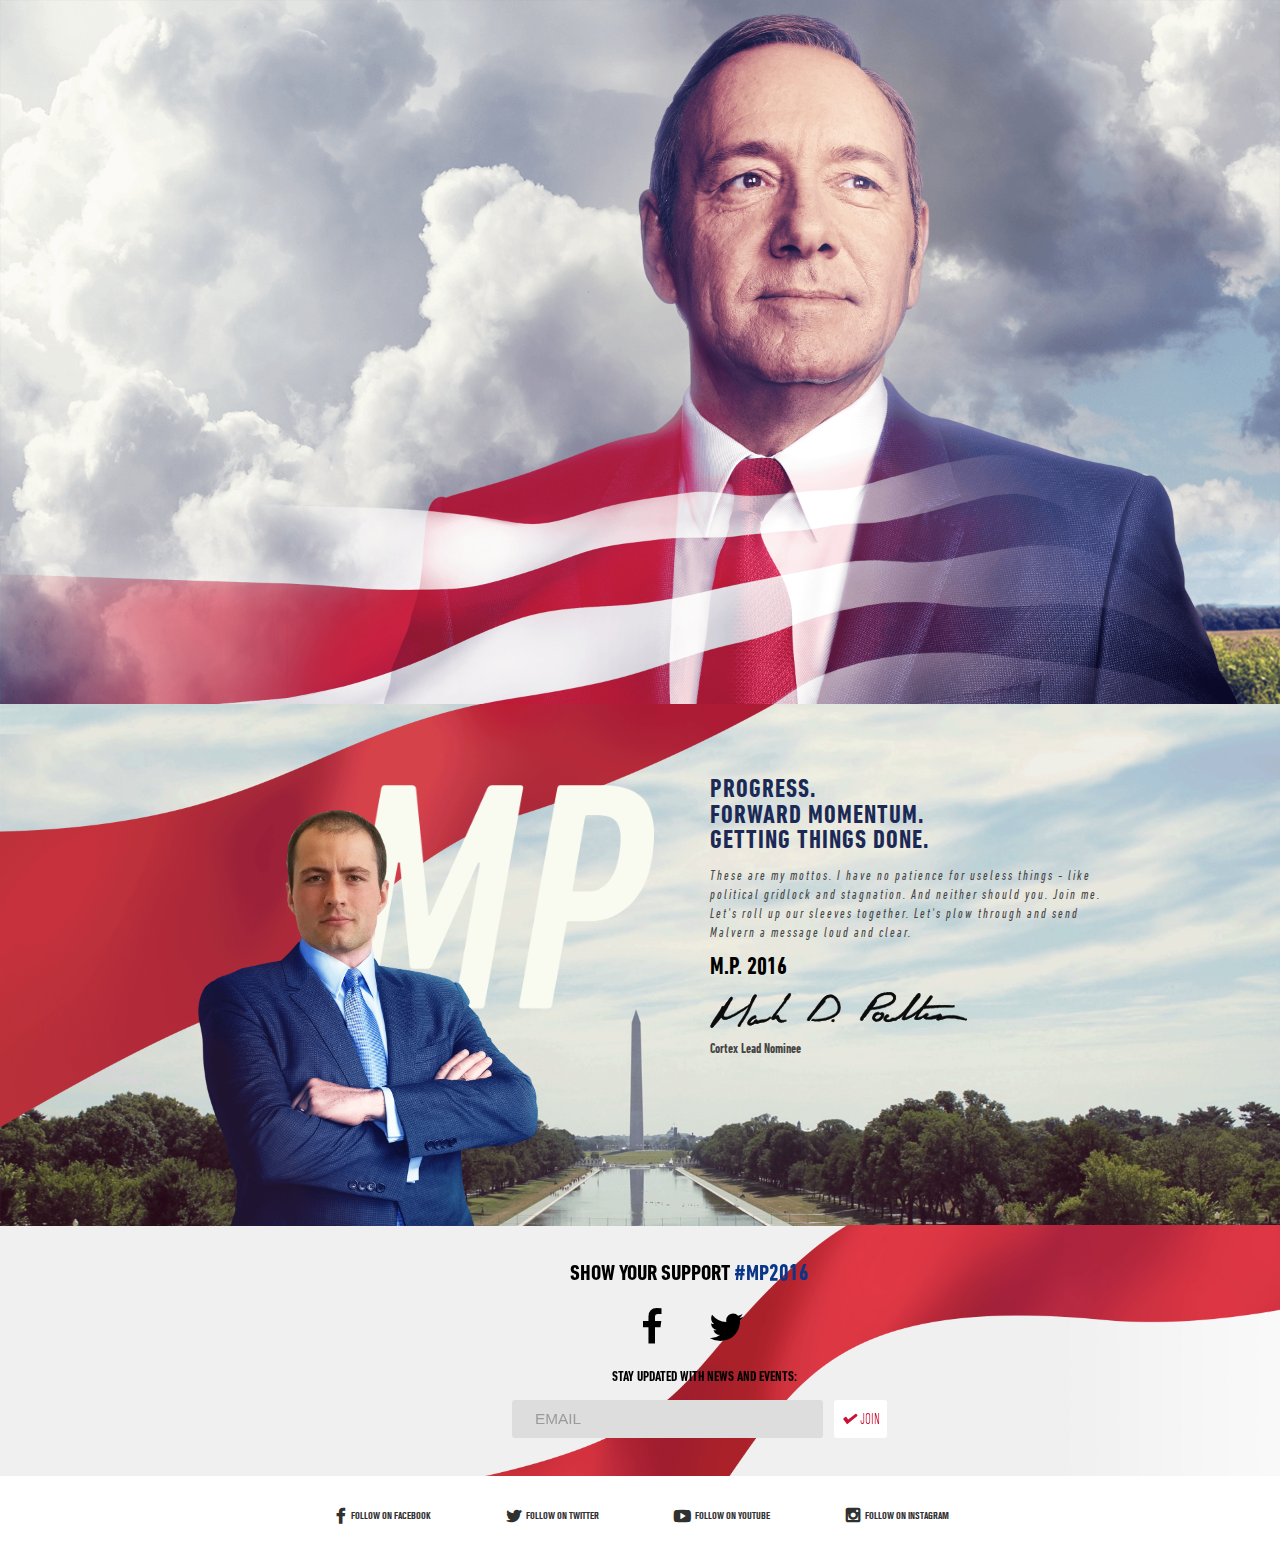
==== commit a0c1d702: "Mark stuff v3" ====
--- a/index.html
+++ b/index.html
@@ -1,13 +1,13 @@
 <!DOCTYPE html>
 <html xmlns="http://www.w3.org/1999/html" data-target="lock" class="locked">
 <head prefix="og: http://ogp.me/ns#">
-    <title>Frank Underwood 2016 - Anything for America</title>
+    <title>Mark Poulton 2016 - Anything for Cortex</title>
     <meta http-equiv="Content Type: text/html; charset=UTF-8" />
     <meta name="viewport" content="width=device-width, initial-scale=1" />
     <meta name="robots" content="INDEX, FOLLOW" />
     <meta property="og:url" content="https://www.fu2016.com" />
     <meta property="og:description" content="I stand with Frank Underwood www.FU2016.com #FU2016" />
-    <meta property="og:title" content="FRANK UNDERWOOD 2016" />
+    <meta property="og:title" content="MARK POULTON 2016" />
     <meta property="og:image" content="https://www.fu2016.com/wp-content/themes/hoc/assets/img/layout/fb-share.jpg" />
     <meta property="og:image:type" content="image/jpg" />
     <meta property="og:image:width" content="600" />
@@ -16,9 +16,6 @@
     <meta property="og:type" content="website" />
     <meta property="og:site_name" content="https://www.fu2016.com" />
     <script>(function(html){html.className = html.className.replace(/\bno-js\b/,'js')})(document.documentElement);</script>
-<title>Frank Underwood 2016 &#8211; Anything for America &#8211; FRANK UNDERWOOD 2016</title>
-<link rel="alternate" type="application/rss+xml" title="Frank Underwood 2016 - Anything for America &raquo; Feed" href="feed/index.html" />
-<link rel="alternate" type="application/rss+xml" title="Frank Underwood 2016 - Anything for America &raquo; Comments Feed" href="comments/feed/index.html" />
 		<script type="text/javascript">
 			window._wpemojiSettings = {"baseUrl":"https:\/\/s.w.org\/images\/core\/emoji\/72x72\/","ext":".png","source":{"concatemoji":"https:\/\/www.fu2016.com\/wp-includes\/js\/wp-emoji-release.min.js?ver=e873adafdb77353c4b1a6bb2af408d63"}};
 			!function(a,b,c){function d(a){var c,d,e,f=b.createElement("canvas"),g=f.getContext&&f.getContext("2d"),h=String.fromCharCode;return g&&g.fillText?(g.textBaseline="top",g.font="600 32px Arial","flag"===a?(g.fillText(h(55356,56806,55356,56826),0,0),f.toDataURL().length>3e3):"diversity"===a?(g.fillText(h(55356,57221),0,0),c=g.getImageData(16,16,1,1).data,g.fillText(h(55356,57221,55356,57343),0,0),c=g.getImageData(16,16,1,1).data,e=c[0]+","+c[1]+","+c[2]+","+c[3],d!==e):("simple"===a?g.fillText(h(55357,56835),0,0):g.fillText(h(55356,57135),0,0),0!==g.getImageData(16,16,1,1).data[0])):!1}function e(a){var c=b.createElement("script");c.src=a,c.type="text/javascript",b.getElementsByTagName("head")[0].appendChild(c)}var f,g;c.supports={simple:d("simple"),flag:d("flag"),unicode8:d("unicode8"),diversity:d("diversity")},c.DOMReady=!1,c.readyCallback=function(){c.DOMReady=!0},c.supports.simple&&c.supports.flag&&c.supports.unicode8&&c.supports.diversity||(g=function(){c.readyCallback()},b.addEventListener?(b.addEventListener("DOMContentLoaded",g,!1),a.addEventListener("load",g,!1)):(a.attachEvent("onload",g),b.attachEvent("onreadystatechange",function(){"complete"===b.readyState&&c.readyCallback()})),f=c.source||{},f.concatemoji?e(f.concatemoji):f.wpemoji&&f.twemoji&&(e(f.twemoji),e(f.wpemoji)))}(window,document,window._wpemojiSettings);
@@ -90,7 +87,7 @@
 	}
 })('//www.fu2016.com/?wordfence_logHuman=1&hid=5711E8CB41167E81BDBF90266CD5BAEC');
 </script>    <script>var $ = jQuery.noConflict();</script>
-    <link rel="icon" href="wp-content/themes/hoc/assets/img/layout/logo.ico" />
+    <link rel="icon" href="MPLogo.png" />
 </head>
 <body>
 <div class="loader" data-target="loader">
@@ -115,14 +112,13 @@
                         <div class="slide-caption">
                             <div>
                                 <span class="inequality">
-                                    <span>i</span><span>n</span><span>e</span><span>q</span><span>u</span><span>a</span><span>l</span><span>i</span><span>t</span><span>y</span>
+                                    <span>i</span><span>n</span><span>n</span><span>o</span><span>v</span><span>a</span><span>t</span><span>i</span><span>v</span><span>e</span>
                                 </span>
                                 <span class="dishonesty">
-                                    <span>d</span><span>i</span><span>s</span><span>h</span><span>o</span><span>n</span><span>e</span><span>s</span><span>t</span><span>y</span>
+                                    <span>p</span><span>r</span><span>o</span><span>a</span><span>c</span><span>t</span><span>i</span><span>v</span><span>e</span>
                                 </span>
                                 <span class="entitlement">
-                                    <span>e</span><span>n</span><span>t</span><span>i</span><span>t</span><span>l</span><span>e</span><span>m</span><span>e</span><span>n</span><span>t</span>
-                                </span>
+                                    <span>d</span><span>e</span><span>c</span><span>i</span><span>s</span><span>i</span><span>v</span><span>e</span>
                             </div>
                         </div>
                         <div class="fadein-caption" style="margin-top:20px;">
@@ -162,8 +158,8 @@
 
         <!-- Begin Support Frank Module -->
          <article id="support" class="module support-frank">
-            <section class="show-support">
-                <h3>SHOW YOUR SUPPORT <span>#MP2016</span></h3>
+            <section class="show-support" style="margin:3% 30% 3% 0;">
+                <h3>SHOW YOUR SUPPORT <span style="color: #093688;">#MP2016</span></h3>
                 <button data-action="support-share" data-animation-trigger="support" data-focus data-social="facebook" class="facebook"></button>
                 <button data-action="support-share" data-social="twitter" data-focus class="twitter"></button>
                 <form id="newsletter-form">
@@ -173,13 +169,13 @@
                 </form>
                 <div id="support-response" class="hidden support-response">THANK YOU FOR YOUR SUPPORT!</div>
             </section>
-           <figure class="media-kit" data-action="open-shadowbox" data-theme="dark" data-template="media-kit">
+           <!-- <figure class="media-kit" data-action="open-shadowbox" data-theme="dark" data-template="media-kit">
                 <img src="wp-content/themes/hoc/assets/img/support/media-kit.png" alt="Frank Underwood" />
                 <a class="download" data-focus href="javascript:void(0)">DOWNLOAD MEDIA KIT
                     <img src="wp-content/themes/hoc/assets/img/support/dowload-media-kit-white.svg" alt="Download" class="download-img white" />
                     <img src="wp-content/themes/hoc/assets/img/support/dowload-media-kit-blue.svg" alt="Download" class="download-img blue" />
                 </a>
-              </figure>
+              </figure> -->
         </article>
         <!-- End  Support Frank Module -->
 
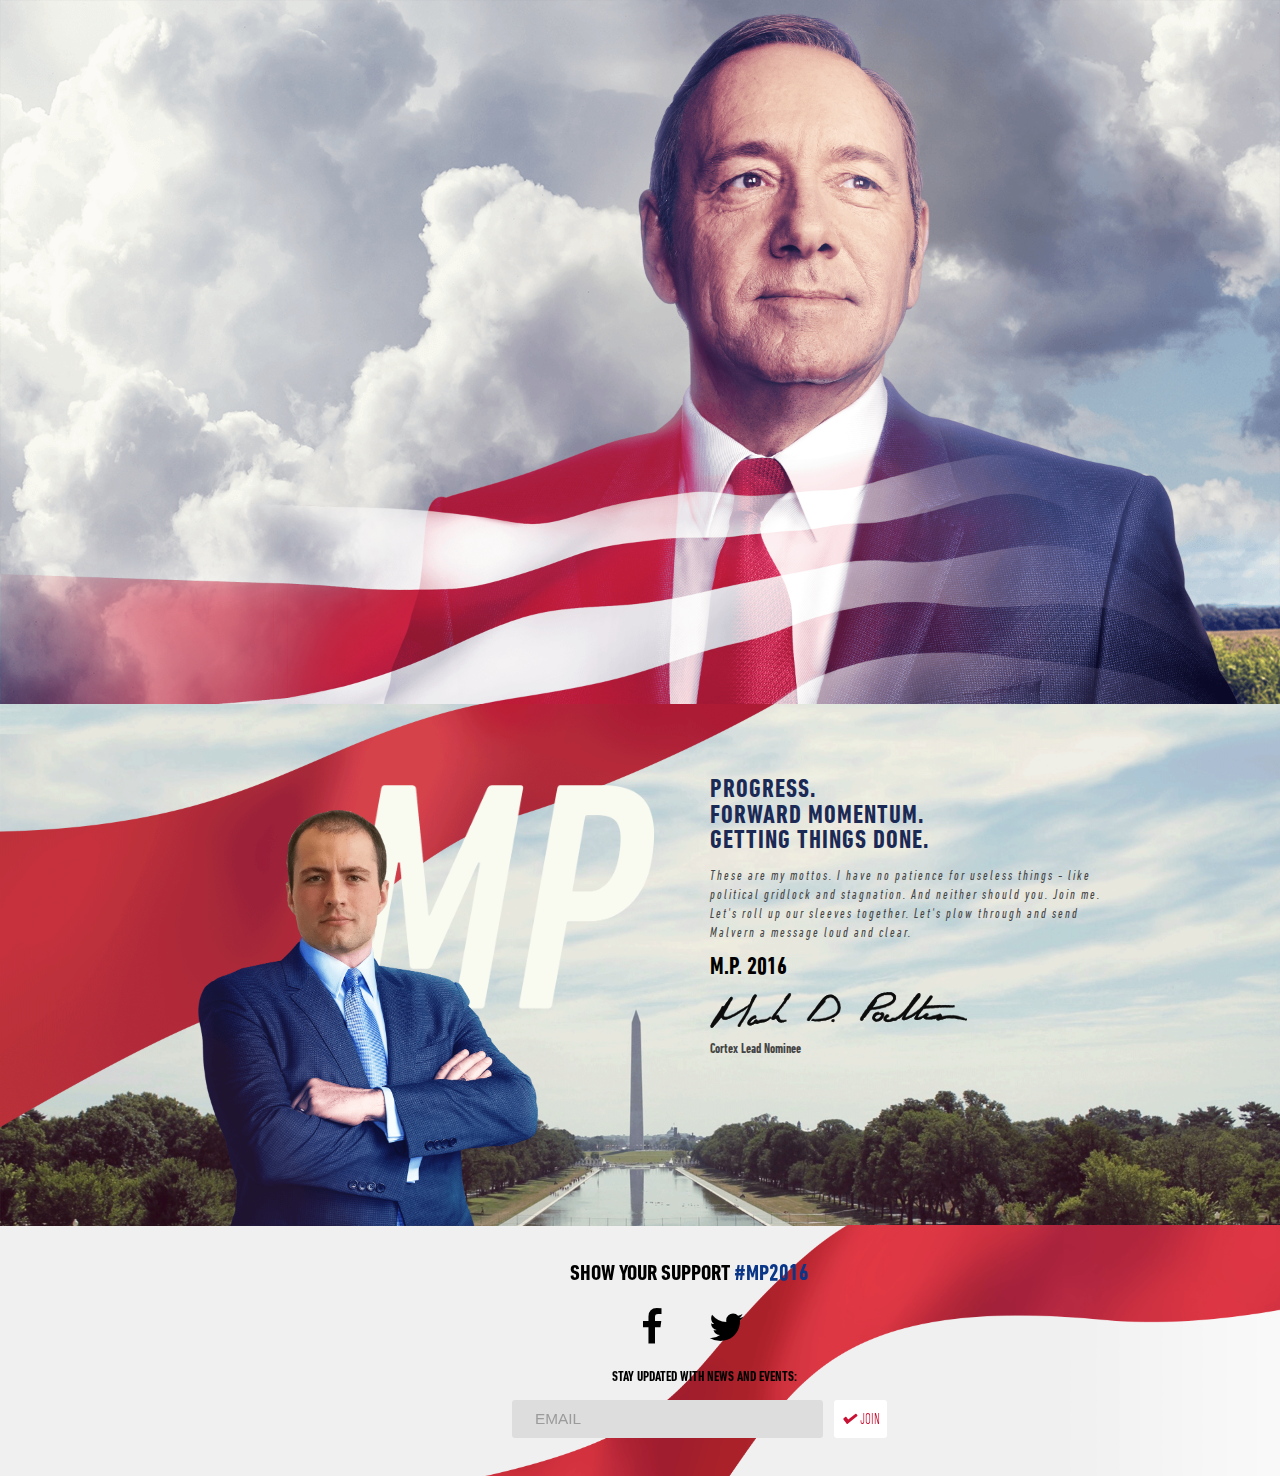
==== commit 76576a6f: "Compressed images and tweaks" ====
--- a/index.html
+++ b/index.html
@@ -183,7 +183,7 @@
         <article id="news" class="module media" style="background-color:#fff;background-image:none;">
             <section class="featured" data-target="featured-news-template-placeholder"></section>
             <ul class="news" data-animation-trigger="news-list" data-target="news-template-placeholder"></ul>
-            <footer style="padding-top:30px;padding-bottom:30px;">
+            <!-- <footer style="padding-top:30px;padding-bottom:30px;">
                 <ul class="social-media">
                     <li>
                         <a data-focus href="https://www.facebook.com/HouseofCards/" target="_blank" class="facebook"><span>Follow on Facebook</span></a>
@@ -198,7 +198,7 @@
                         <a data-focus href="https://instagram.com/houseofcards/" target="_blank" class="instagram"><span>Follow on Instagram</span></a>
                     </li>
                 </ul>
-            </footer>
+            </footer> -->
         </article>
         <!-- End  News Module -->
     </main>
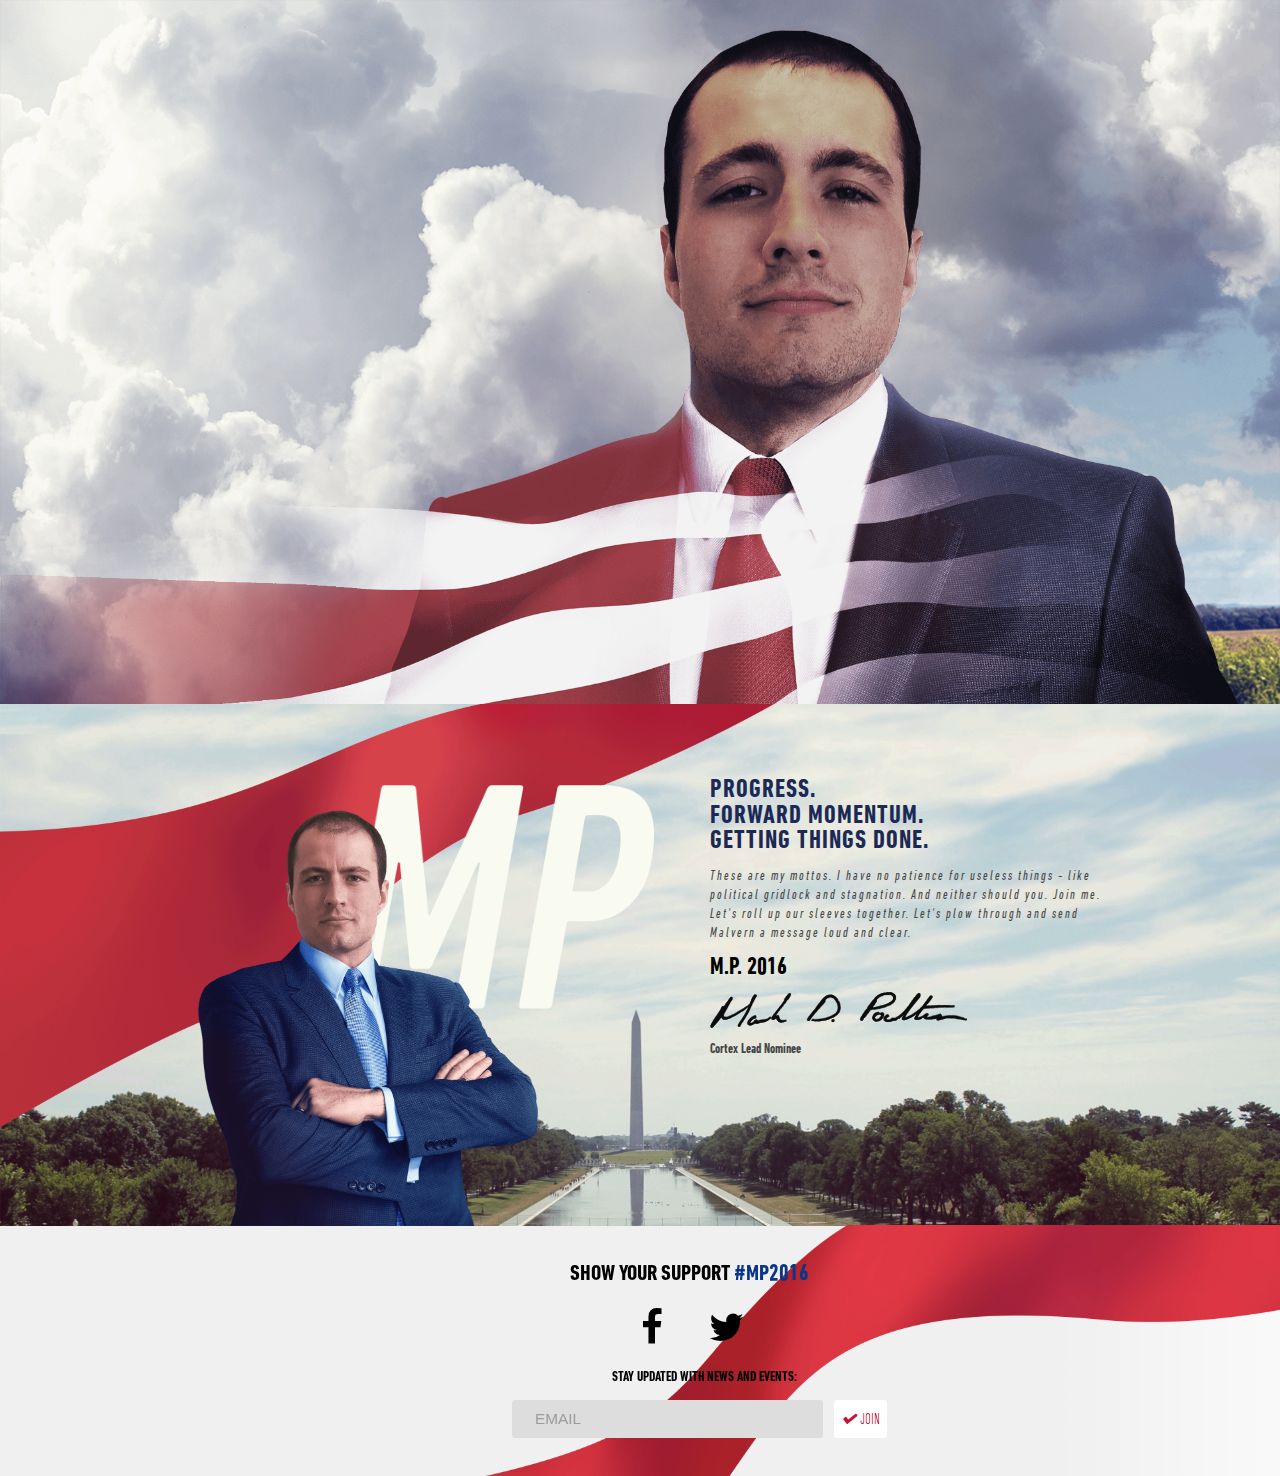
==== commit 08173e6e: "Updated the favicon" ====
--- a/index.html
+++ b/index.html
@@ -87,11 +87,12 @@
 	}
 })('//www.fu2016.com/?wordfence_logHuman=1&hid=5711E8CB41167E81BDBF90266CD5BAEC');
 </script>    <script>var $ = jQuery.noConflict();</script>
-    <link rel="icon" href="MPLogo.png" />
+    <link rel="icon" href="favicon.png" />
 </head>
 <body>
 <div class="loader" data-target="loader">
     <figure>
+        <h2>Loading...</h2>
     </figure>
 </div>
 
